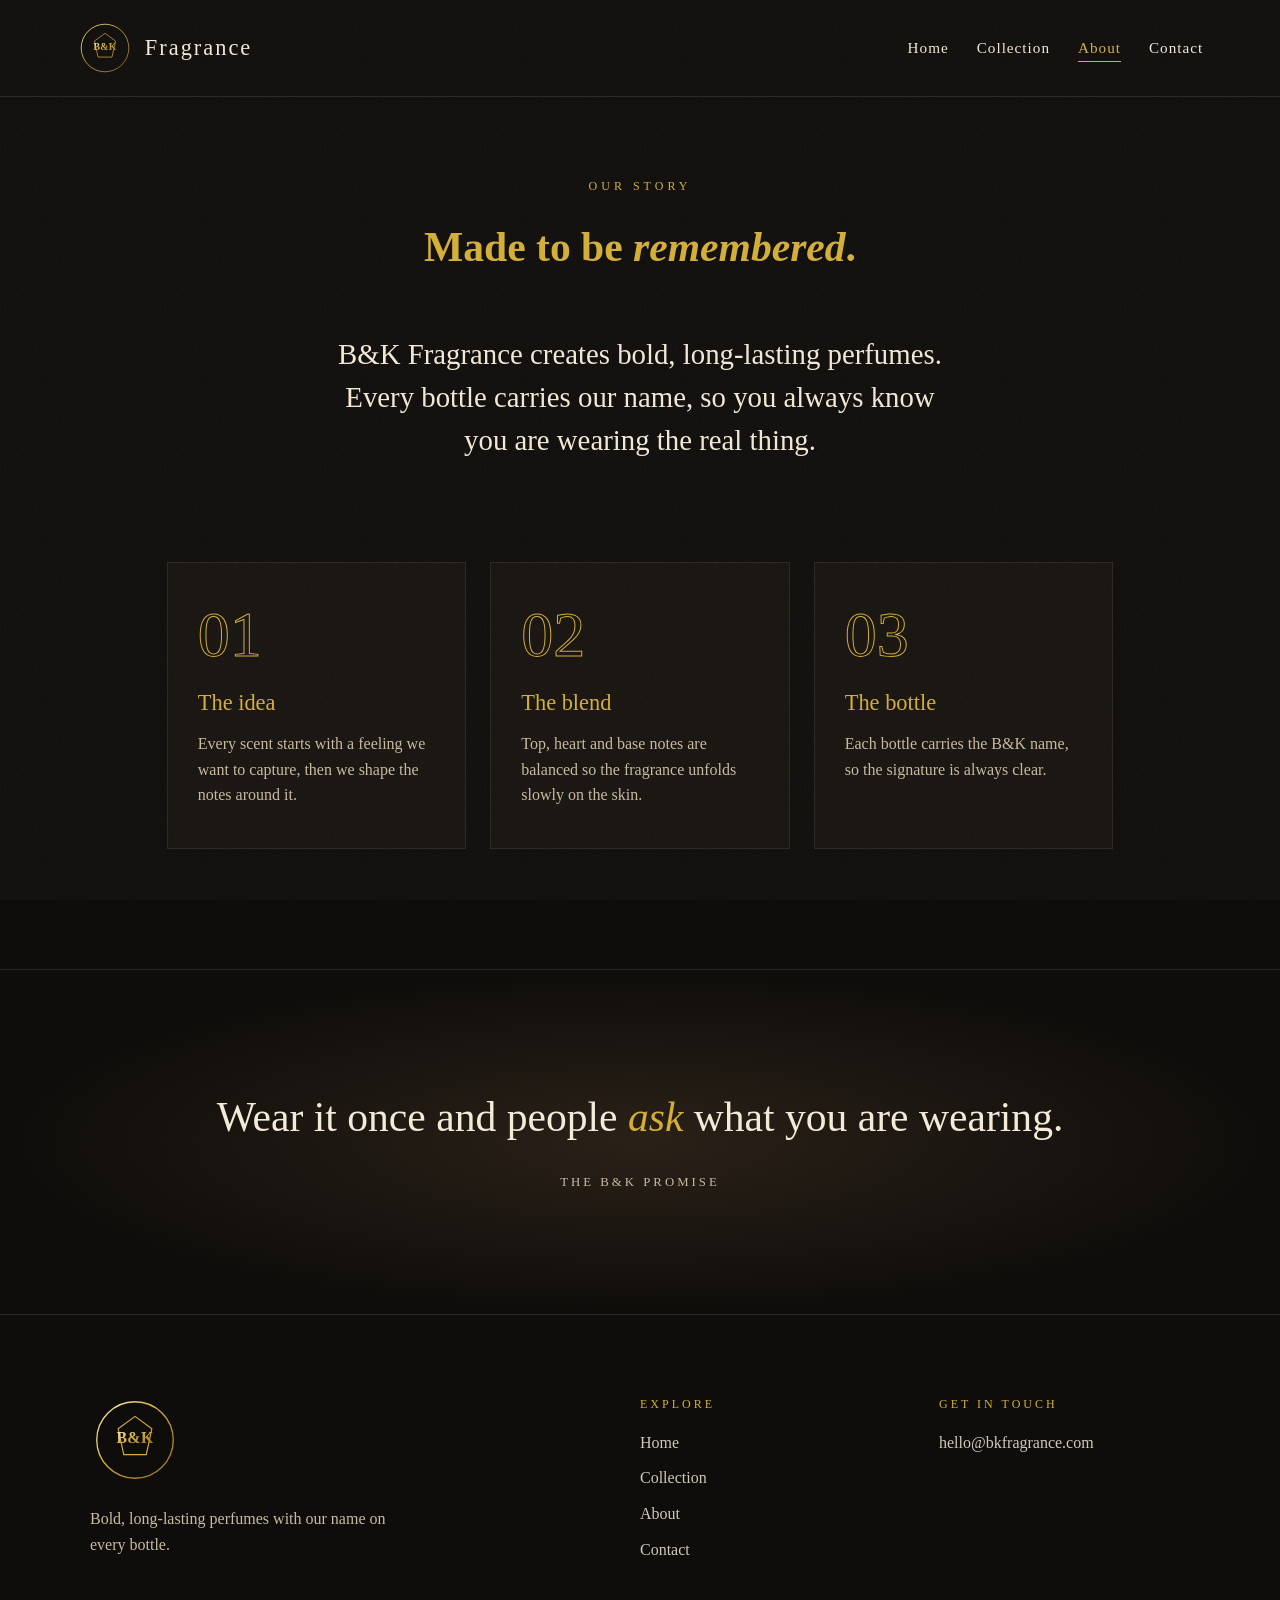
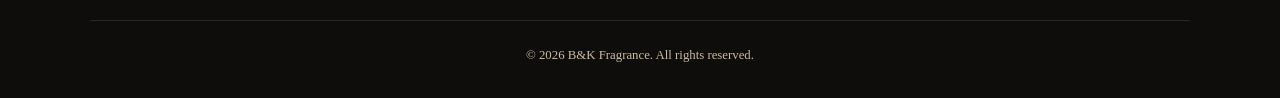
==== about.html @ 290b1237 "Add files via upload" ====
<!DOCTYPE html>
<html lang="en">
<head>
  <meta charset="UTF-8">
  <meta name="viewport" content="width=device-width, initial-scale=1.0">
  <title>B&K Fragrance | About</title>
  <link rel="stylesheet" href="style.css">
</head>
<body>

  <header class="site-header">
    <a href="index.html" class="logo"><svg xmlns="http://www.w3.org/2000/svg" viewBox="0 0 400 400" width="56" height="56"><defs><linearGradient id="gold56" x1="0" y1="0" x2="1" y2="1"><stop offset="0%" stop-color="#fff3c4"/><stop offset="45%" stop-color="#d4af37"/><stop offset="100%" stop-color="#8a6d1f"/></linearGradient></defs><circle cx="200" cy="200" r="170" fill="none" stroke="url(#gold56)" stroke-width="6"/><polygon points="200,95 275,150 250,265 150,265 125,150" fill="none" stroke="#d4af37" stroke-width="5"/><text x="200" y="215" text-anchor="middle" font-family="Georgia, serif" font-size="70" font-weight="bold" fill="url(#gold56)">B&amp;K</text><span>Fragrance</span></svg></a>
    <nav>
      <a href="index.html">Home</a>
      <a href="collection.html">Collection</a>
      <a href="about.html" class="active">About</a>
      <a href="contact.html">Contact</a>
    </nav>
  </header>

  <section class="page-intro">
    <span class="eyebrow">Our story</span>
    <h1>Made to be <em>remembered</em>.</h1>
  </section>

  <section class="about-statement">
    <p class="lead">B&amp;K Fragrance creates bold, long-lasting perfumes. Every bottle carries our name, so you always know you are wearing the real thing.</p>
  </section>

  <section class="process">
    <div class="process-card">
      <span class="num">01</span>
      <h3>The idea</h3>
      <p>Every scent starts with a feeling we want to capture, then we shape the notes around it.</p>
    </div>
    <div class="process-card">
      <span class="num">02</span>
      <h3>The blend</h3>
      <p>Top, heart and base notes are balanced so the fragrance unfolds slowly on the skin.</p>
    </div>
    <div class="process-card">
      <span class="num">03</span>
      <h3>The bottle</h3>
      <p>Each bottle carries the B&amp;K name, so the signature is always clear.</p>
    </div>
  </section>

  <section class="quote-band">
    <blockquote>Wear it once and people <em>ask</em> what you are wearing.</blockquote>
    <cite>The B&amp;K promise</cite>
  </section>

  <footer class="site-footer big-footer">
    <div class="footer-grid">
      <div class="footer-brand">
        <div class="logo"><svg xmlns="http://www.w3.org/2000/svg" viewBox="0 0 400 400" width="90" height="90"><defs><linearGradient id="gold90" x1="0" y1="0" x2="1" y2="1"><stop offset="0%" stop-color="#fff3c4"/><stop offset="45%" stop-color="#d4af37"/><stop offset="100%" stop-color="#8a6d1f"/></linearGradient></defs><circle cx="200" cy="200" r="170" fill="none" stroke="url(#gold90)" stroke-width="6"/><polygon points="200,95 275,150 250,265 150,265 125,150" fill="none" stroke="#d4af37" stroke-width="5"/><text x="200" y="215" text-anchor="middle" font-family="Georgia, serif" font-size="70" font-weight="bold" fill="url(#gold90)">B&amp;K</text></svg></div>
        <p>Bold, long-lasting perfumes with our name on every bottle.</p>
      </div>
      <div class="footer-col">
        <h4>Explore</h4>
        <a href="index.html">Home</a>
        <a href="collection.html">Collection</a>
        <a href="about.html">About</a>
        <a href="contact.html">Contact</a>
      </div>
      <div class="footer-col">
        <h4>Get in touch</h4>
        <a href="mailto:hello@bkfragrance.com">hello@bkfragrance.com</a>
      </div>
    </div>
    <p class="footer-bottom">&copy; 2026 B&amp;K Fragrance. All rights reserved.</p>
  </footer>

  <script src="motion.js"></script>
</body>
</html>
---- style.css ----
* {
  margin: 0;
  padding: 0;
  box-sizing: border-box;
}

body {
  font-family: Georgia, "Times New Roman", serif;
  background: #0f0d0b;
  color: #f3ead7;
  line-height: 1.6;
}

/* Header */
.site-header {
  display: flex;
  justify-content: space-between;
  align-items: center;
  padding: 20px 6%;
  background: #0f0d0b;
  border-bottom: 1px solid #2c2620;
  position: sticky;
  top: 0;
  z-index: 10;
}

.logo {
  font-size: 1.5rem;
  letter-spacing: 2px;
  color: #d4af37;
}

.logo span {
  color: #f3ead7;
  font-weight: normal;
}

.site-header nav a {
  color: #f3ead7;
  text-decoration: none;
  margin-left: 24px;
  font-size: 0.95rem;
  letter-spacing: 1px;
}

.site-header nav a:hover,
.site-header nav a.active {
  color: #d4af37;
}

.page-intro {
  text-align: center;
  padding: 80px 6% 40px;
}

.page-intro h1 {
  font-size: 2.6rem;
  color: #d4af37;
  margin-bottom: 12px;
}

.page-intro p {
  color: #c9bba0;
}

.featured {
  padding: 80px 6%;
  text-align: center;
}

.featured h2 {
  font-size: 2.2rem;
  margin-bottom: 48px;
  color: #d4af37;
}

.center-link {
  margin-top: 48px;
}

.btn-outline {
  display: inline-block;
  padding: 12px 28px;
  border: 1px solid #d4af37;
  color: #d4af37;
  text-decoration: none;
  letter-spacing: 1px;
}

.btn-outline:hover {
  background: #d4af37;
  color: #0f0d0b;
}

.collection {
  padding: 0 6% 80px;
  text-align: center;
}

.about-text {
  max-width: 640px;
  margin: 0 auto;
  padding: 0 6% 80px;
  text-align: center;
}

.about-text p {
  color: #c9bba0;
  margin-bottom: 20px;
}

/* ===== Scent brief contact form ===== */
.scent-form-wrap {
  max-width: 760px;
  margin: 0 auto;
  padding: 0 6% 80px;
}

.scent-form {
  display: flex;
  flex-direction: column;
  gap: 40px;
}

.form-step {
  border: none;
  border-top: 1px solid #2c2620;
  padding-top: 24px;
  min-width: 0;
}

.form-step legend {
  font-size: 1.2rem;
  color: #f3ead7;
  margin-bottom: 20px;
  display: flex;
  align-items: center;
  gap: 12px;
}

.step-num {
  font-size: 0.8rem;
  color: #0f0d0b;
  background: #d4af37;
  padding: 2px 8px;
  letter-spacing: 1px;
}

/* Scent note chips */
.chip-group {
  display: flex;
  flex-wrap: wrap;
  gap: 10px;
}

.chip input {
  position: absolute;
  opacity: 0;
  pointer-events: none;
}

.chip span {
  display: inline-block;
  padding: 10px 18px;
  border: 1px solid #5a4d3a;
  border-radius: 999px;
  cursor: pointer;
  transition: all 0.2s ease;
  color: #c9bba0;
}

.chip:hover span {
  border-color: #d4af37;
}

.chip input:checked + span {
  background: #d4af37;
  border-color: #d4af37;
  color: #0f0d0b;
}

.chip input:focus-visible + span {
  outline: 2px solid #f3ead7;
  outline-offset: 2px;
}

/* Occasion cards */
.card-group {
  display: grid;
  grid-template-columns: repeat(auto-fit, minmax(190px, 1fr));
  gap: 16px;
}

.choice-card {
  position: relative;
  display: flex;
  flex-direction: column;
  gap: 6px;
  padding: 22px 18px;
  background: #1a1612;
  border: 1px solid #2c2620;
  cursor: pointer;
  transition: border-color 0.2s ease, transform 0.2s ease;
}

.choice-card:hover {
  transform: translateY(-3px);
  border-color: #d4af37;
}

.choice-card input {
  position: absolute;
  opacity: 0;
  pointer-events: none;
}

.choice-card:has(input:checked) {
  border-color: #d4af37;
  box-shadow: inset 0 0 0 1px #d4af37;
}

.card-title {
  font-size: 1.1rem;
  color: #d4af37;
}

.card-sub {
  font-size: 0.85rem;
  color: #c9bba0;
}

/* Bottle size selector */
.size-group {
  display: flex;
  gap: 16px;
  flex-wrap: wrap;
}

.size-option {
  position: relative;
  cursor: pointer;
}

.size-option input {
  position: absolute;
  opacity: 0;
  pointer-events: none;
}

.size-option span {
  display: flex;
  align-items: flex-end;
  justify-content: center;
  width: 110px;
  height: 110px;
  border: 1px solid #5a4d3a;
  color: #f3ead7;
  font-size: 1rem;
  letter-spacing: 1px;
  padding-bottom: 14px;
  transition: all 0.2s ease;
}

.size-option:hover span {
  border-color: #d4af37;
}

.size-option input:checked + span {
  border-color: #d4af37;
  background: #1a1612;
  color: #d4af37;
  box-shadow: 0 0 0 2px #d4af37 inset;
}

/* Floating-label text fields */
.field-row {
  display: grid;
  grid-template-columns: 1fr 1fr;
  gap: 20px;
}

.field {
  position: relative;
  margin-bottom: 20px;
}

.field input,
.field textarea {
  width: 100%;
  padding: 18px 14px 8px;
  background: #1a1612;
  border: 1px solid #2c2620;
  border-bottom: 2px solid #5a4d3a;
  color: #f3ead7;
  font-family: inherit;
  font-size: 1rem;
  outline: none;
  resize: vertical;
  transition: border-color 0.2s ease;
}

.field label {
  position: absolute;
  top: 16px;
  left: 14px;
  color: #9c8f75;
  pointer-events: none;
  transition: all 0.2s ease;
}

.field input:focus,
.field textarea:focus {
  border-bottom-color: #d4af37;
}

.field input:focus + label,
.field input:not(:placeholder-shown) + label,
.field textarea:focus + label,
.field textarea:not(:placeholder-shown) + label {
  top: 4px;
  font-size: 0.72rem;
  color: #d4af37;
  letter-spacing: 1px;
  text-transform: uppercase;
}

/* Live summary card */
.summary {
  background: #1a1612;
  border-left: 3px solid #d4af37;
  padding: 22px 24px;
}

.summary h3 {
  color: #d4af37;
  font-size: 1rem;
  letter-spacing: 1px;
  margin-bottom: 12px;
  text-transform: uppercase;
}

.summary p {
  color: #c9bba0;
  font-size: 0.95rem;
  margin-bottom: 6px;
}

.summary strong {
  color: #f3ead7;
  font-weight: normal;
}

/* Submit */
.submit-btn {
  padding: 16px;
  background: #d4af37;
  color: #0f0d0b;
  border: none;
  font-family: inherit;
  font-size: 1rem;
  font-weight: bold;
  letter-spacing: 1px;
  cursor: pointer;
  transition: background 0.2s ease;
}

.submit-btn:hover {
  background: #f3ead7;
}

.form-status {
  text-align: center;
  min-height: 1.5em;
  color: #c9bba0;
}

.form-status.success {
  color: #8fbf7a;
}

.form-status.error {
  color: #e07a6a;
}

@media (max-width: 640px) {
  .field-row {
    grid-template-columns: 1fr;
  }
}

/* ===== Motion & facets ===== */
html {
  scroll-behavior: smooth;
}

body {
  position: relative;
  overflow-x: hidden;
  animation: pageIn 0.9s ease both;
}

@keyframes pageIn {
  from { opacity: 0; }
  to { opacity: 1; }
}

/* Fine grain texture over the whole site */
body::before {
  content: "";
  position: fixed;
  inset: 0;
  pointer-events: none;
  z-index: 100;
  opacity: 0.06;
  background-image: url("data:image/svg+xml;utf8,<svg xmlns='http://www.w3.org/2000/svg' width='160' height='160'><filter id='n'><feTurbulence type='fractalNoise' baseFrequency='0.9' numOctaves='2' stitchTiles='stitch'/></filter><rect width='100%' height='100%' filter='url(%23n)'/></svg>");
}

/* Shimmering gold logo */
.logo {
  background: linear-gradient(90deg, #d4af37 0%, #fff3c4 40%, #d4af37 60%, #8a6d1f 100%);
  background-size: 200% auto;
  -webkit-background-clip: text;
  background-clip: text;
  -webkit-text-fill-color: transparent;
  animation: shimmer 6s linear infinite;
}

.logo span {
  -webkit-text-fill-color: #f3ead7;
}

@keyframes shimmer {
  to { background-position: 200% center; }
}

/* Nav underline that draws in on hover */
.site-header nav a {
  position: relative;
}

.site-header nav a::after {
  content: "";
  position: absolute;
  left: 0;
  bottom: -6px;
  width: 0;
  height: 1px;
  background: #d4af37;
  transition: width 0.35s ease;
}

.site-header nav a:hover::after,
.site-header nav a.active::after {
  width: 100%;
}

/* Hero: layered background with floating facets and a cursor spotlight */
.hero {
  position: relative;
  overflow: hidden;
  isolation: isolate;
}

.hero::after {
  content: "";
  position: absolute;
  inset: 0;
  z-index: 0;
  pointer-events: none;
  background: radial-gradient(circle 320px at var(--mx, 50%) var(--my, 50%), rgba(212, 175, 55, 0.18), transparent 70%);
}

.hero > *:not(.facets) {
  position: relative;
  z-index: 1;
}

.facets {
  position: absolute;
  inset: 0;
  z-index: 0;
  pointer-events: none;
}

.facets span {
  position: absolute;
  display: block;
  background: linear-gradient(135deg, rgba(212, 175, 55, 0.35), rgba(212, 175, 55, 0.03));
  clip-path: polygon(50% 0%, 100% 38%, 82% 100%, 18% 100%, 0% 38%);
  animation: float 14s ease-in-out infinite;
}

.facets span:nth-child(1) { width: 320px; height: 320px; top: 8%; left: 6%; }
.facets span:nth-child(2) { width: 220px; height: 220px; top: 55%; right: 8%; animation-duration: 18s; animation-delay: -4s; }
.facets span:nth-child(3) {
  width: 140px; height: 140px; bottom: 10%; left: 30%; animation-duration: 11s; animation-delay: -7s;
  background: linear-gradient(135deg, rgba(243, 234, 215, 0.25), rgba(243, 234, 215, 0.02));
}
.facets span:nth-child(4) { width: 90px; height: 90px; top: 18%; right: 28%; animation-duration: 16s; animation-delay: -2s; }

@keyframes float {
  0%, 100% { transform: translate(0, 0) rotate(0deg); }
  50% { transform: translate(20px, -30px) rotate(12deg); }
}

.hero h1,
.hero p,
.hero .btn,
.page-intro h1 {
  animation: rise 1s cubic-bezier(0.2, 0.7, 0.2, 1) both;
}

.hero p {
  animation-delay: 0.2s;
}

.hero .btn {
  animation-delay: 0.4s;
}

@keyframes rise {
  from { opacity: 0; transform: translateY(30px); filter: blur(6px); }
  to { opacity: 1; transform: none; filter: none; }
}

/* Scroll reveal (driven by motion.js) */
.reveal {
  opacity: 0;
  translate: 0 40px;
  transition-property: opacity, translate, transform, border-color, box-shadow;
  transition-duration: 0.9s, 0.9s, 0.25s, 0.3s, 0.3s;
  transition-timing-function: ease, cubic-bezier(0.2, 0.7, 0.2, 1), ease, ease, ease;
  transition-delay: var(--d, 0s), var(--d, 0s), 0s, 0s, 0s;
}

.reveal.in {
  opacity: 1;
  translate: 0 0;
}

/* Product cards: light sheen and 3D tilt */
.product-card {
  position: relative;
  overflow: hidden;
  transform: perspective(900px) rotateX(var(--rx, 0deg)) rotateY(var(--ry, 0deg));
}

.product-card::before {
  content: "";
  position: absolute;
  inset: 0;
  pointer-events: none;
  background: radial-gradient(circle 180px at var(--gx, 50%) var(--gy, 50%), rgba(243, 234, 215, 0.14), transparent 70%);
}

.product-card:hover {
  border-color: #d4af37;
  box-shadow: 0 20px 50px -20px rgba(212, 175, 55, 0.45);
}

.product-card > * {
  position: relative;
}

/* Bottles bob gently and catch a light sweep */
.bottle {
  animation: bob 5s ease-in-out infinite;
}

.product-card:nth-child(2n) .bottle {
  animation-delay: -2s;
}

@keyframes bob {
  0%, 100% { transform: translateY(0); }
  50% { transform: translateY(-8px); }
}

.bottle-body {
  position: relative;
  overflow: hidden;
}

.bottle-body::after {
  content: "";
  position: absolute;
  top: -50%;
  left: -60%;
  width: 40%;
  height: 200%;
  background: linear-gradient(90deg, transparent, rgba(255, 255, 255, 0.35), transparent);
  transform: rotate(20deg);
  animation: sheen 4s ease-in-out infinite;
}

.bottle-label {
  position: relative;
  z-index: 1;
}

@keyframes sheen {
  0% { left: -60%; }
  60%, 100% { left: 130%; }
}

/* Buttons get a light sweep on hover */
.btn,
.btn-outline,
.submit-btn {
  position: relative;
  overflow: hidden;
}

.btn::after,
.btn-outline::after,
.submit-btn::after {
  content: "";
  position: absolute;
  top: 0;
  left: -75%;
  width: 50%;
  height: 100%;
  background: linear-gradient(90deg, transparent, rgba(255, 255, 255, 0.45), transparent);
  transform: skewX(-20deg);
  transition: left 0.6s ease;
}

.btn:hover::after,
.btn-outline:hover::after,
.submit-btn:hover::after {
  left: 125%;
}

/* Respect users who prefer less motion */
@media (prefers-reduced-motion: reduce) {
  *,
  *::before,
  *::after {
    animation: none !important;
    transition: none !important;
    scroll-behavior: auto !important;
  }

  .reveal {
    opacity: 1;
    translate: none;
  }
}

/* ===== Layered design v2 ===== */
:root {
  --gold: #d4af37;
  --cream: #f3ead7;
  --muted: #c9bba0;
  --ink: #0f0d0b;
  --panel: #17130f;
  --line: #2c2620;
}

/* Scroll reveal: includes flex-grow so family panels still expand smoothly */
.reveal {
  opacity: 0;
  translate: 0 40px;
  transition-property: opacity, translate, transform, border-color, box-shadow, flex-grow;
  transition-duration: 0.9s, 0.9s, 0.25s, 0.3s, 0.3s, 0.6s;
  transition-timing-function: ease, cubic-bezier(0.2, 0.7, 0.2, 1), ease, ease, ease, cubic-bezier(0.2, 0.7, 0.2, 1);
  transition-delay: var(--d, 0s), var(--d, 0s), 0s, 0s, 0s, 0s;
}

.eyebrow {
  display: block;
  font-size: 0.75rem;
  letter-spacing: 4px;
  text-transform: uppercase;
  color: var(--gold);
  margin-bottom: 18px;
}

em {
  color: var(--gold);
  font-style: italic;
}

/* ----- Hero ----- */
.hero {
  min-height: 92vh;
  display: flex;
  flex-direction: column;
  align-items: center;
  justify-content: center;
  padding: 120px 6% 140px;
}

.hero .hero-mark {
  position: absolute;
  left: 50%;
  top: 50%;
  transform: translate(-50%, -50%);
  z-index: 0;
  font-size: clamp(9rem, 26vw, 22rem);
  font-weight: bold;
  letter-spacing: -0.04em;
  color: transparent;
  -webkit-text-stroke: 1px rgba(212, 175, 55, 0.25);
  white-space: nowrap;
  pointer-events: none;
  animation: markIn 2.4s cubic-bezier(0.2, 0.7, 0.2, 1) both;
}

@keyframes markIn {
  from { opacity: 0; letter-spacing: 0.25em; }
  to { opacity: 1; letter-spacing: -0.04em; }
}

.hero h1 {
  font-size: clamp(2.6rem, 6vw, 4.6rem);
  line-height: 1.05;
  max-width: 14ch;
  margin: 0 auto 20px;
}

.hero .eyebrow {
  animation: rise 1s cubic-bezier(0.2, 0.7, 0.2, 1) both;
}

.hero-actions {
  display: flex;
  gap: 14px;
  justify-content: center;
  flex-wrap: wrap;
  margin-top: 28px;
  animation: rise 1s cubic-bezier(0.2, 0.7, 0.2, 1) 0.4s both;
}

.btn-ghost {
  display: inline-block;
  padding: 14px 32px;
  border: 1px solid rgba(243, 234, 215, 0.4);
  color: var(--cream);
  text-decoration: none;
  letter-spacing: 1px;
  transition: border-color 0.3s ease, color 0.3s ease;
}

.btn-ghost:hover {
  border-color: var(--gold);
  color: var(--gold);
}

.hero-stats {
  list-style: none;
  display: flex;
  gap: 48px;
  justify-content: center;
  flex-wrap: wrap;
  margin-top: 56px;
  animation: rise 1s cubic-bezier(0.2, 0.7, 0.2, 1) 0.6s both;
}

.hero-stats strong {
  display: block;
  font-size: 1.8rem;
  color: var(--gold);
  font-weight: normal;
}

.hero-stats span {
  font-size: 0.8rem;
  letter-spacing: 2px;
  text-transform: uppercase;
  color: var(--muted);
}

.hero .scroll-cue {
  position: absolute;
  bottom: 28px;
  left: 50%;
  transform: translateX(-50%);
  font-size: 0.7rem;
  letter-spacing: 4px;
  text-transform: uppercase;
  color: var(--muted);
}

.hero .scroll-cue::after {
  content: "";
  display: block;
  width: 1px;
  height: 40px;
  margin: 10px auto 0;
  background: linear-gradient(var(--gold), transparent);
  animation: cue 2s ease-in-out infinite;
}

@keyframes cue {
  0% { transform: scaleY(0); transform-origin: top; }
  50% { transform: scaleY(1); transform-origin: top; }
  51% { transform-origin: bottom; }
  100% { transform: scaleY(0); transform-origin: bottom; }
}

/* ----- Marquee band ----- */
.marquee {
  overflow: hidden;
  border-top: 1px solid var(--line);
  border-bottom: 1px solid var(--line);
  padding: 18px 0;
  background: var(--panel);
}

.marquee-track {
  display: flex;
  width: max-content;
  animation: marquee 30s linear infinite;
}

.marquee-track span {
  font-size: 1.4rem;
  letter-spacing: 4px;
  text-transform: uppercase;
  color: var(--cream);
  padding: 0 28px;
  white-space: nowrap;
}

.marquee-track span::after {
  content: "✦";
  color: var(--gold);
  margin-left: 56px;
}

@keyframes marquee {
  to { transform: translateX(-50%); }
}

/* ----- Craft split ----- */
.split {
  display: grid;
  grid-template-columns: 1fr 1fr;
  gap: 64px;
  align-items: center;
  max-width: 1200px;
  margin: 0 auto;
  padding: 120px 6%;
}

.split-visual {
  position: relative;
  height: 460px;
  display: flex;
  align-items: center;
  justify-content: center;
}

.split-visual .orb {
  position: absolute;
  width: 380px;
  height: 380px;
  border-radius: 50%;
  background: radial-gradient(circle, rgba(212, 175, 55, 0.35), transparent 65%);
  filter: blur(10px);
  animation: float 12s ease-in-out infinite;
}

.bottle-stage {
  zoom: 2.1;
  position: relative;
  z-index: 1;
}

.split-copy h2 {
  font-size: clamp(2rem, 3.6vw, 3rem);
  line-height: 1.15;
  margin-bottom: 36px;
}

.steps {
  list-style: none;
  display: grid;
  gap: 28px;
}

.steps li {
  display: flex;
  gap: 20px;
  padding-top: 20px;
  border-top: 1px solid var(--line);
}

.steps span {
  font-size: 0.85rem;
  color: var(--gold);
  letter-spacing: 2px;
  min-width: 32px;
}

.steps h4 {
  font-weight: normal;
  font-size: 1.15rem;
  margin-bottom: 6px;
}

.steps p {
  color: var(--muted);
  font-size: 0.95rem;
}

/* ----- Scent families ----- */
.families {
  max-width: 1200px;
  margin: 0 auto;
  padding: 40px 6% 120px;
}

.section-title {
  font-size: clamp(2rem, 4vw, 3rem);
  text-align: center;
  margin-bottom: 48px;
}

.family-row {
  display: flex;
  gap: 12px;
  height: 460px;
}

.family-card {
  position: relative;
  flex: 1;
  display: flex;
  flex-direction: column;
  justify-content: flex-end;
  padding: 36px 28px;
  overflow: hidden;
  text-decoration: none;
  color: var(--cream);
  background: var(--panel);
  border: 1px solid var(--line);
}

.family-card::before {
  content: "";
  position: absolute;
  inset: 0;
  background: var(--fam);
  opacity: 0.85;
}

.family-card::after {
  content: "";
  position: absolute;
  inset: 0;
  background: linear-gradient(to top, rgba(15, 13, 11, 0.95), transparent 60%);
}

.family-card > * {
  position: relative;
  z-index: 1;
}

.family-card:hover {
  flex-grow: 2.4;
  border-color: var(--gold);
}

.family-card.woody { --fam: linear-gradient(160deg, #5a3d22, #2a1c10); }
.family-card.floral { --fam: linear-gradient(160deg, #6b2f3d, #2f1219); }
.family-card.fresh { --fam: linear-gradient(160deg, #2f5a5a, #10262a); }

.family-name {
  font-size: 1.8rem;
  color: var(--gold);
  margin-bottom: 8px;
}

.family-desc {
  font-size: 0.95rem;
  opacity: 0.85;
}

/* ----- Collection filters and product cards v2 ----- */
.filter-bar {
  display: flex;
  justify-content: center;
  gap: 12px;
  flex-wrap: wrap;
  padding: 0 6% 48px;
}

.filter-btn {
  background: transparent;
  color: var(--muted);
  border: 1px solid var(--line);
  padding: 10px 22px;
  font-family: inherit;
  font-size: 0.8rem;
  letter-spacing: 2px;
  text-transform: uppercase;
  cursor: pointer;
  transition: all 0.3s ease;
}

.filter-btn:hover {
  color: var(--gold);
  border-color: var(--gold);
}

.filter-btn.active {
  background: var(--gold);
  color: var(--ink);
  border-color: var(--gold);
}

.family-tag {
  display: inline-block;
  font-size: 0.68rem;
  letter-spacing: 3px;
  text-transform: uppercase;
  color: var(--gold);
  border: 1px solid rgba(212, 175, 55, 0.4);
  padding: 4px 10px;
  margin-bottom: 18px;
}

.product-card .size {
  font-size: 0.8rem;
  color: var(--muted);
  letter-spacing: 1px;
  margin-top: -8px;
  margin-bottom: 12px;
}

.pyramid {
  display: grid;
  grid-template-columns: repeat(3, 1fr);
  gap: 8px;
  margin: 14px 0 18px;
  padding: 12px 0;
  border-top: 1px solid var(--line);
  border-bottom: 1px solid var(--line);
}

.pyramid div {
  font-size: 0.88rem;
  color: var(--cream);
}

.pyramid small {
  display: block;
  font-size: 0.62rem;
  letter-spacing: 2px;
  text-transform: uppercase;
  color: var(--gold);
  margin-bottom: 4px;
}

/* ----- Quote band ----- */
.quote-band {
  padding: 120px 6%;
  text-align: center;
  background: radial-gradient(ellipse at center, #2a2118, var(--ink) 70%);
  border-top: 1px solid var(--line);
  border-bottom: 1px solid var(--line);
}

.quote-band blockquote {
  font-size: clamp(1.6rem, 3.4vw, 2.6rem);
  line-height: 1.3;
  max-width: 900px;
  margin: 0 auto 24px;
}

.quote-band cite {
  font-style: normal;
  font-size: 0.8rem;
  letter-spacing: 3px;
  text-transform: uppercase;
  color: var(--muted);
}

/* ----- About page ----- */
.about-statement {
  max-width: 760px;
  margin: 0 auto;
  padding: 0 6% 100px;
  text-align: center;
}

.lead {
  font-size: clamp(1.3rem, 2.4vw, 1.8rem);
  line-height: 1.5;
  color: var(--cream);
}

.process {
  display: grid;
  grid-template-columns: repeat(3, 1fr);
  gap: 24px;
  max-width: 1100px;
  margin: 0 auto;
  padding: 0 6% 120px;
}

.process-card {
  position: relative;
  overflow: hidden;
  padding: 40px 30px;
  background: var(--panel);
  border: 1px solid var(--line);
  transition: border-color 0.3s ease;
}

.process-card:hover {
  border-color: var(--gold);
}

.process-card .num {
  display: block;
  font-size: 4rem;
  line-height: 1;
  color: transparent;
  -webkit-text-stroke: 1px var(--gold);
  margin-bottom: 18px;
}

.process-card h3 {
  font-weight: normal;
  color: var(--gold);
  font-size: 1.4rem;
  margin-bottom: 10px;
}

.process-card p {
  color: var(--muted);
}

/* ----- Contact split layout ----- */
.contact-layout {
  display: grid;
  grid-template-columns: 1fr 1.5fr;
  gap: 64px;
  align-items: start;
  max-width: 1200px;
  margin: 0 auto;
  padding: 80px 6% 120px;
}

.contact-aside h1 {
  font-size: clamp(2.2rem, 3.6vw, 3rem);
  line-height: 1.15;
  color: var(--gold);
  margin-bottom: 20px;
}

.contact-aside p {
  color: var(--muted);
  margin-bottom: 28px;
}

.contact-aside .mail {
  display: inline-block;
  color: var(--gold);
  text-decoration: none;
  font-size: 1.1rem;
  border-bottom: 1px solid var(--gold);
}

.contact-layout .scent-form-wrap {
  max-width: none;
  padding: 0;
  margin: 0;
}

/* ----- Richer footer ----- */
.big-footer {
  text-align: left;
  padding: 80px 6% 32px;
}

.footer-grid {
  display: grid;
  grid-template-columns: 2fr 1fr 1fr;
  gap: 48px;
  max-width: 1100px;
  margin: 0 auto 48px;
}

.footer-brand p {
  color: var(--muted);
  margin-top: 14px;
  max-width: 320px;
}

.footer-col h4 {
  font-size: 0.75rem;
  font-weight: normal;
  letter-spacing: 3px;
  text-transform: uppercase;
  color: var(--gold);
  margin-bottom: 16px;
}

.footer-col a {
  display: block;
  color: var(--cream);
  text-decoration: none;
  margin-bottom: 10px;
  opacity: 0.85;
  transition: color 0.3s ease, opacity 0.3s ease;
}

.footer-col a:hover {
  color: var(--gold);
  opacity: 1;
}

.footer-bottom {
  max-width: 1100px;
  margin: 0 auto;
  padding-top: 24px;
  border-top: 1px solid var(--line);
  text-align: center;
  font-size: 0.8rem;
  color: var(--muted);
}

/* ----- Responsive ----- */
@media (max-width: 900px) {
  .split,
  .contact-layout {
    grid-template-columns: 1fr;
  }

  .process {
    grid-template-columns: 1fr;
  }

  .family-row {
    flex-direction: column;
    height: auto;
  }

  .family-card {
    min-height: 220px;
  }

  .family-card:hover {
    flex-grow: 1;
  }

  .footer-grid {
    grid-template-columns: 1fr;
  }

  .hero-stats {
    gap: 28px;
  }
}

/* Keep the logo mark and the word Fragrance on one line */
.logo {
  display: inline-flex;
  align-items: center;
  gap: 12px;
  text-decoration: none;
  background: none;
  -webkit-text-fill-color: initial;
  animation: none;
}

.logo span {
  font-size: 1.4rem;
  letter-spacing: 2px;
  color: #f3ead7;
  text-decoration: none;
}

/* ===== Cart ===== */
.cart-toggle {
  margin-left: 24px;
  background: transparent;
  border: 1px solid #d4af37;
  color: #d4af37;
  padding: 6px 14px;
  font-family: inherit;
  font-size: 0.95rem;
  letter-spacing: 1px;
  cursor: pointer;
}

.cart-toggle:hover {
  background: #d4af37;
  color: #0f0d0b;
}

.cart-count {
  display: inline-block;
  min-width: 1.4em;
  margin-left: 4px;
  padding: 0 4px;
  background: #d4af37;
  color: #0f0d0b;
  font-size: 0.8rem;
  text-align: center;
}

.cart-overlay {
  position: fixed;
  inset: 0;
  background: rgba(0, 0, 0, 0.6);
  opacity: 0;
  pointer-events: none;
  transition: opacity 0.3s ease;
  z-index: 200;
}

.cart-overlay.open {
  opacity: 1;
  pointer-events: auto;
}

.cart-drawer {
  position: fixed;
  top: 0;
  right: 0;
  width: min(400px, 100%);
  height: 100%;
  display: flex;
  flex-direction: column;
  background: #17130f;
  border-left: 1px solid #2c2620;
  transform: translateX(100%);
  transition: transform 0.4s cubic-bezier(0.2, 0.7, 0.2, 1);
  z-index: 201;
}

.cart-drawer.open {
  transform: translateX(0);
}

.cart-head {
  display: flex;
  justify-content: space-between;
  align-items: center;
  padding: 24px;
  border-bottom: 1px solid #2c2620;
}

.cart-head h3 {
  color: #d4af37;
  font-weight: normal;
  font-size: 1.4rem;
}

.cart-close {
  background: none;
  border: none;
  color: #f3ead7;
  font-size: 2rem;
  line-height: 1;
  cursor: pointer;
}

.cart-lines {
  flex: 1;
  overflow-y: auto;
  padding: 20px 24px;
}

.cart-empty {
  color: #c9bba0;
}

.cart-line {
  display: grid;
  grid-template-columns: 1fr auto;
  gap: 8px 12px;
  padding: 16px 0;
  border-bottom: 1px solid #2c2620;
}

.cart-line-info strong {
  display: block;
  font-weight: normal;
  color: #f3ead7;
}

.cart-line-info span {
  color: #c9bba0;
  font-size: 0.9rem;
}

.cart-qty {
  display: flex;
  align-items: center;
  gap: 10px;
}

.cart-qty button,
.cart-remove {
  background: transparent;
  border: 1px solid #5a4d3a;
  color: #f3ead7;
  padding: 4px 10px;
  font-family: inherit;
  cursor: pointer;
}

.cart-qty button:hover,
.cart-remove:hover {
  border-color: #d4af37;
  color: #d4af37;
}

.cart-remove {
  grid-column: 1 / -1;
  justify-self: start;
  font-size: 0.8rem;
}

.cart-foot {
  padding: 24px;
  border-top: 1px solid #2c2620;
}

.cart-total {
  color: #d4af37;
  font-size: 1.2rem;
  margin-bottom: 16px;
}

.cart-checkout {
  display: block;
  text-align: center;
  padding: 14px;
  background: #d4af37;
  color: #0f0d0b;
  text-decoration: none;
  font-weight: bold;
  letter-spacing: 1px;
}

.cart-checkout:hover {
  background: #f3ead7;
}

.cart-checkout.disabled {
  opacity: 0.4;
  pointer-events: none;
}

.cart-toast {
  position: fixed;
  bottom: 24px;
  left: 50%;
  transform: translate(-50%, 20px);
  background: #d4af37;
  color: #0f0d0b;
  padding: 12px 22px;
  opacity: 0;
  transition: all 0.3s ease;
  z-index: 300;
  pointer-events: none;
}

.cart-toast.show {
  opacity: 1;
  transform: translate(-50%, 0);
}

/* ===== Cart feedback ===== */
.cart-toggle.pulse {
  animation: cartPulse 0.6s ease;
}

.cart-toggle.pulse .cart-count {
  animation: countBump 0.6s ease;
}

@keyframes cartPulse {
  0% { transform: scale(1); }
  30% { transform: scale(1.12); background: #d4af37; color: #0f0d0b; }
  100% { transform: scale(1); }
}

@keyframes countBump {
  0%, 100% { transform: scale(1); }
  50% { transform: scale(1.5); }
}

.cart-empty {
  text-align: center;
  padding: 48px 12px;
  color: #c9bba0;
  font-style: italic;
}

/* Product photos */
.product-photo {
  display: block;
  width: 100%;
  max-width: 320px;
  aspect-ratio: 4 / 5;
  object-fit: cover;
  margin: 0 auto 18px;
  border: 1px solid #2c2620;
}

/* Prominent add-to-cart button */
.product-card button {
  display: block;
  width: 100%;
  margin-top: 8px;
  padding: 16px 20px;
  background: #d4af37;
  color: #0f0d0b;
  border: 1px solid #d4af37;
  font-family: inherit;
  font-size: 1rem;
  font-weight: bold;
  letter-spacing: 2px;
  text-transform: uppercase;
  cursor: pointer;
  transition: background 0.3s ease, color 0.3s ease, transform 0.2s ease;
}

.product-card button:hover {
  background: #f3ead7;
  border-color: #f3ead7;
  transform: translateY(-2px);
}

.product-card button:active {
  transform: translateY(0);
}

/* Make the price stand out just above the button */
.product-card .price {
  font-size: 1.4rem;
  margin-bottom: 14px;
}

/* Keep form fields dark when the browser autofills them */
.field input:-webkit-autofill,
.field input:-webkit-autofill:hover,
.field input:-webkit-autofill:focus,
.field textarea:-webkit-autofill,
.field textarea:-webkit-autofill:hover,
.field textarea:-webkit-autofill:focus {
  -webkit-box-shadow: 0 0 0 1000px #1a1612 inset;
  -webkit-text-fill-color: #f3ead7;
  caret-color: #f3ead7;
  transition: background-color 9999s ease-in-out 0s;
}

/* Tell the browser to use dark styling for its own controls */
.field input,
.field textarea {
  color-scheme: dark;
}
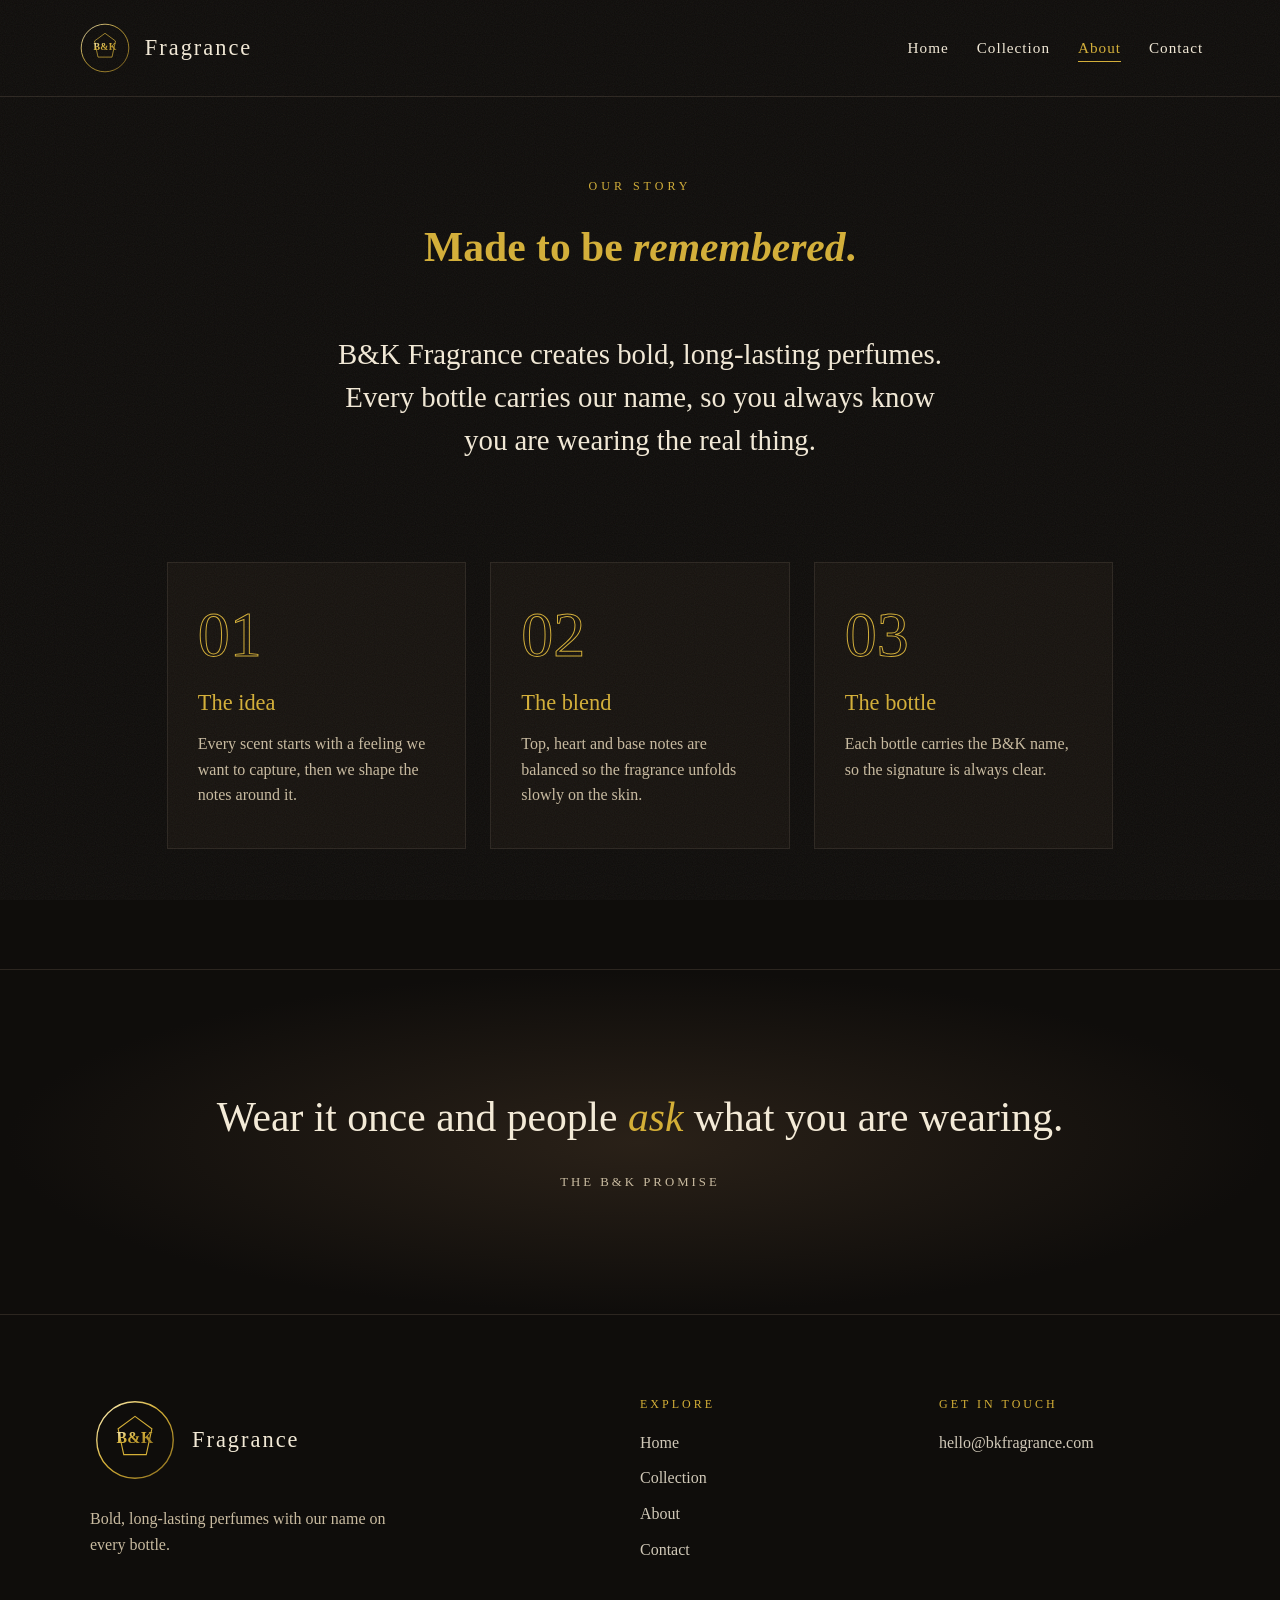
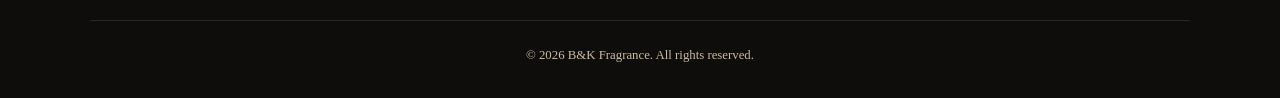
==== commit 81645eab: "Add files via upload" ====
--- a/about.html
+++ b/about.html
@@ -53,7 +53,7 @@
   <footer class="site-footer big-footer">
     <div class="footer-grid">
       <div class="footer-brand">
-        <div class="logo"><svg xmlns="http://www.w3.org/2000/svg" viewBox="0 0 400 400" width="90" height="90"><defs><linearGradient id="gold90" x1="0" y1="0" x2="1" y2="1"><stop offset="0%" stop-color="#fff3c4"/><stop offset="45%" stop-color="#d4af37"/><stop offset="100%" stop-color="#8a6d1f"/></linearGradient></defs><circle cx="200" cy="200" r="170" fill="none" stroke="url(#gold90)" stroke-width="6"/><polygon points="200,95 275,150 250,265 150,265 125,150" fill="none" stroke="#d4af37" stroke-width="5"/><text x="200" y="215" text-anchor="middle" font-family="Georgia, serif" font-size="70" font-weight="bold" fill="url(#gold90)">B&amp;K</text></svg></div>
+        <div class="logo"><svg xmlns="http://www.w3.org/2000/svg" viewBox="0 0 400 400" width="90" height="90"><defs><linearGradient id="gold90" x1="0" y1="0" x2="1" y2="1"><stop offset="0%" stop-color="#fff3c4"/><stop offset="45%" stop-color="#d4af37"/><stop offset="100%" stop-color="#8a6d1f"/></linearGradient></defs><circle cx="200" cy="200" r="170" fill="none" stroke="url(#gold90)" stroke-width="6"/><polygon points="200,95 275,150 250,265 150,265 125,150" fill="none" stroke="#d4af37" stroke-width="5"/><text x="200" y="215" text-anchor="middle" font-family="Georgia, serif" font-size="70" font-weight="bold" fill="url(#gold90)">B&amp;K</text><span>Fragrance</span></svg></div>
         <p>Bold, long-lasting perfumes with our name on every bottle.</p>
       </div>
       <div class="footer-col">
--- a/style.css
+++ b/style.css
@@ -1557,4 +1557,51 @@
 .field input,
 .field textarea {
   color-scheme: dark;
+}
+
+/* ===== Mobile header ===== */
+@media (max-width: 640px) {
+  .site-header {
+    flex-direction: row;
+    flex-wrap: wrap;
+    align-items: center;
+    justify-content: space-between;
+    padding: 12px 5%;
+    position: sticky;
+    top: 0;
+  }
+
+  .site-header .logo svg {
+    width: 44px;
+    height: 44px;
+  }
+
+  .site-header nav {
+    width: 100%;
+    display: flex;
+    align-items: center;
+    gap: 18px;
+    overflow-x: auto;
+    white-space: nowrap;
+    padding-top: 10px;
+    margin-top: 10px;
+    border-top: 1px solid #2c2620;
+    scrollbar-width: none;
+  }
+
+  .site-header nav::-webkit-scrollbar {
+    display: none;
+  }
+
+  .site-header nav a {
+    margin-left: 0;
+    font-size: 0.85rem;
+    letter-spacing: 0.5px;
+  }
+
+  .cart-toggle {
+    margin-left: 0;
+    padding: 4px 10px;
+    font-size: 0.85rem;
+  }
 }
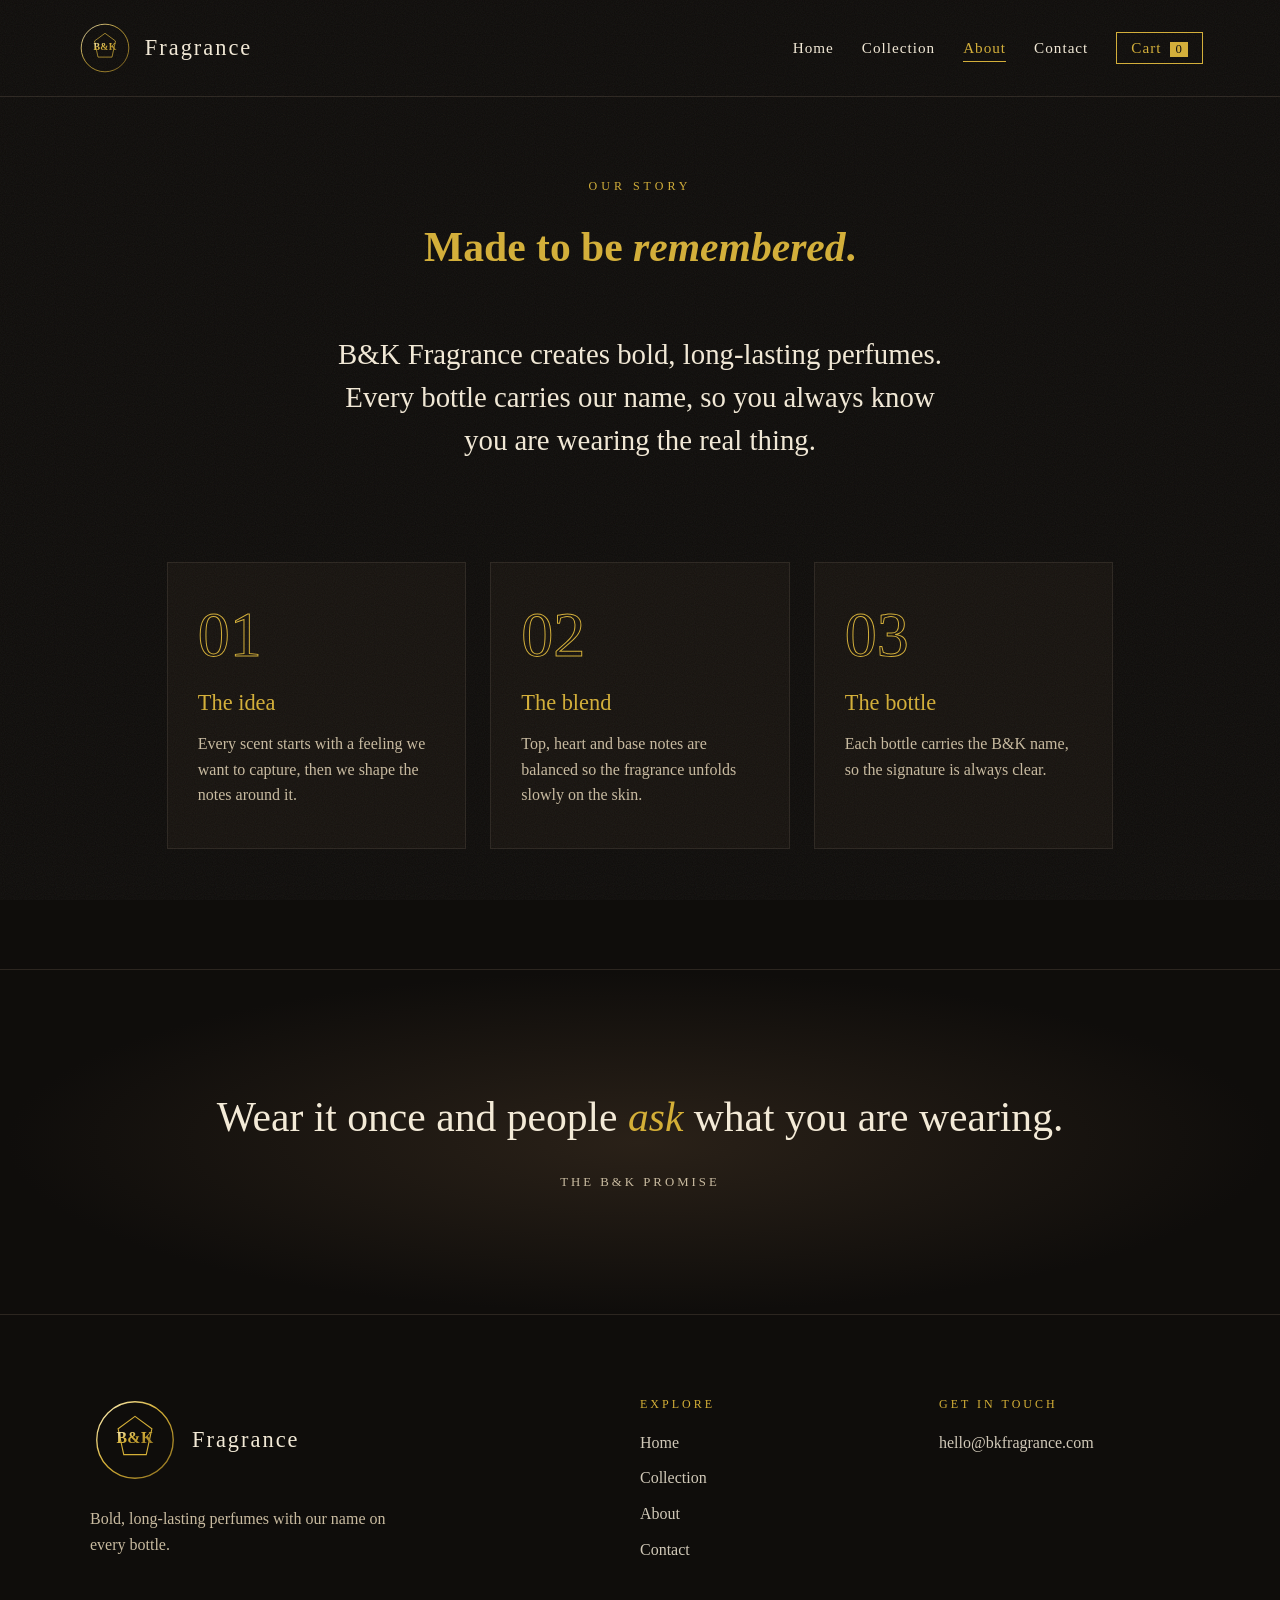
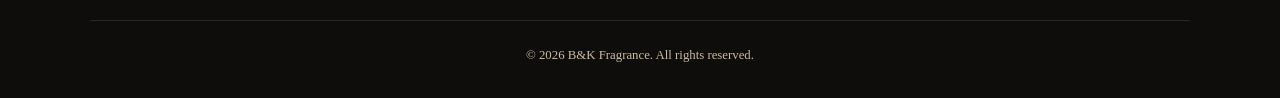
==== commit 59b4df73: "Add files via upload" ====
--- a/about.html
+++ b/about.html
@@ -72,5 +72,6 @@
   </footer>
 
   <script src="motion.js"></script>
+  <script src="cart.js"></script>
 </body>
 </html>
--- a/style.css
+++ b/style.css
@@ -1604,4 +1604,182 @@
     padding: 4px 10px;
     font-size: 0.85rem;
   }
+}
+
+/* ===== Fix sticky header and cart on phones ===== */
+body {
+  overflow-x: clip;
+}
+
+.site-header {
+  position: sticky;
+  top: 0;
+  z-index: 50;
+  background: #0f0d0b;
+}
+
+.cart-drawer {
+  height: 100vh;
+  height: 100dvh;
+  padding-bottom: env(safe-area-inset-bottom);
+}
+
+.cart-foot {
+  padding-bottom: calc(24px + env(safe-area-inset-bottom));
+}
+
+/* ===== Phone fixes: stop zooming and sliding ===== */
+html,
+body {
+  overflow-x: clip;
+  max-width: 100%;
+}
+
+/* Keep decorative parts inside the screen */
+.hero,
+.split,
+.split-visual,
+.families,
+.marquee {
+  max-width: 100%;
+  overflow: hidden;
+}
+
+@media (max-width: 640px) {
+  .split-visual .orb {
+    width: 260px;
+    height: 260px;
+    max-width: 80vw;
+  }
+
+  .bottle-stage {
+    zoom: 1.6;
+  }
+
+  /* Stop the page zooming in when someone taps a button twice */
+  button,
+  a,
+  .btn,
+  .btn-ghost,
+  .btn-outline,
+  .submit-btn,
+  .product-card button,
+  .filter-btn,
+  .chip,
+  .choice-card,
+  .size-option {
+    touch-action: manipulation;
+  }
+
+  /* Touch screens keep the hover effect stuck after a tap, so turn it off */
+  .product-card:hover,
+  .product-card button:hover,
+  .family-card:hover,
+  .choice-card:hover,
+  .btn:hover,
+  .btn-ghost:hover,
+  .btn-outline:hover,
+  .submit-btn:hover {
+    transform: none;
+    box-shadow: none;
+  }
+
+  .family-card:hover {
+    flex-grow: 1;
+  }
+}
+
+/* ===== Home page header fix on phones ===== */
+@media (max-width: 640px) {
+  html,
+  body {
+    overflow-x: hidden;
+    width: 100%;
+  }
+
+  body {
+    padding-top: 118px;
+  }
+
+  .site-header {
+    position: fixed !important;
+    top: 0;
+    left: 0;
+    right: 0;
+    transform: translateZ(0);
+    -webkit-transform: translateZ(0);
+  }
+
+  .hero {
+    min-height: 0;
+    padding: 40px 6% 80px;
+  }
+
+  .hero .hero-mark {
+    font-size: 30vw;
+  }
+
+  .bottle-stage {
+    zoom: 1.2;
+  }
+
+  .split-visual {
+    height: 300px;
+    overflow: hidden;
+  }
+
+  .marquee {
+    max-width: 100%;
+  }
+}
+
+/* ===== Buttons and phone header tidy ===== */
+.btn,
+.btn-ghost,
+.btn-outline {
+  display: inline-block;
+  padding: 14px 28px;
+  text-decoration: none;
+  letter-spacing: 1px;
+  text-align: center;
+}
+
+.btn {
+  background: #d4af37;
+  color: #0f0d0b;
+  font-weight: bold;
+}
+
+.btn-ghost {
+  border: 1px solid rgba(243, 234, 215, 0.4);
+  color: #f3ead7;
+}
+
+.btn-outline {
+  border: 1px solid #d4af37;
+  color: #d4af37;
+}
+
+@media (max-width: 640px) {
+  .site-header nav {
+    gap: 14px;
+  }
+
+  .site-header nav a {
+    font-size: 0.8rem;
+  }
+
+  .cart-toggle {
+    font-size: 0.8rem;
+    padding: 4px 8px;
+  }
+
+  .hero-actions {
+    flex-direction: column;
+    align-items: stretch;
+  }
+
+  .hero-actions a {
+    width: 100%;
+  }
 }
